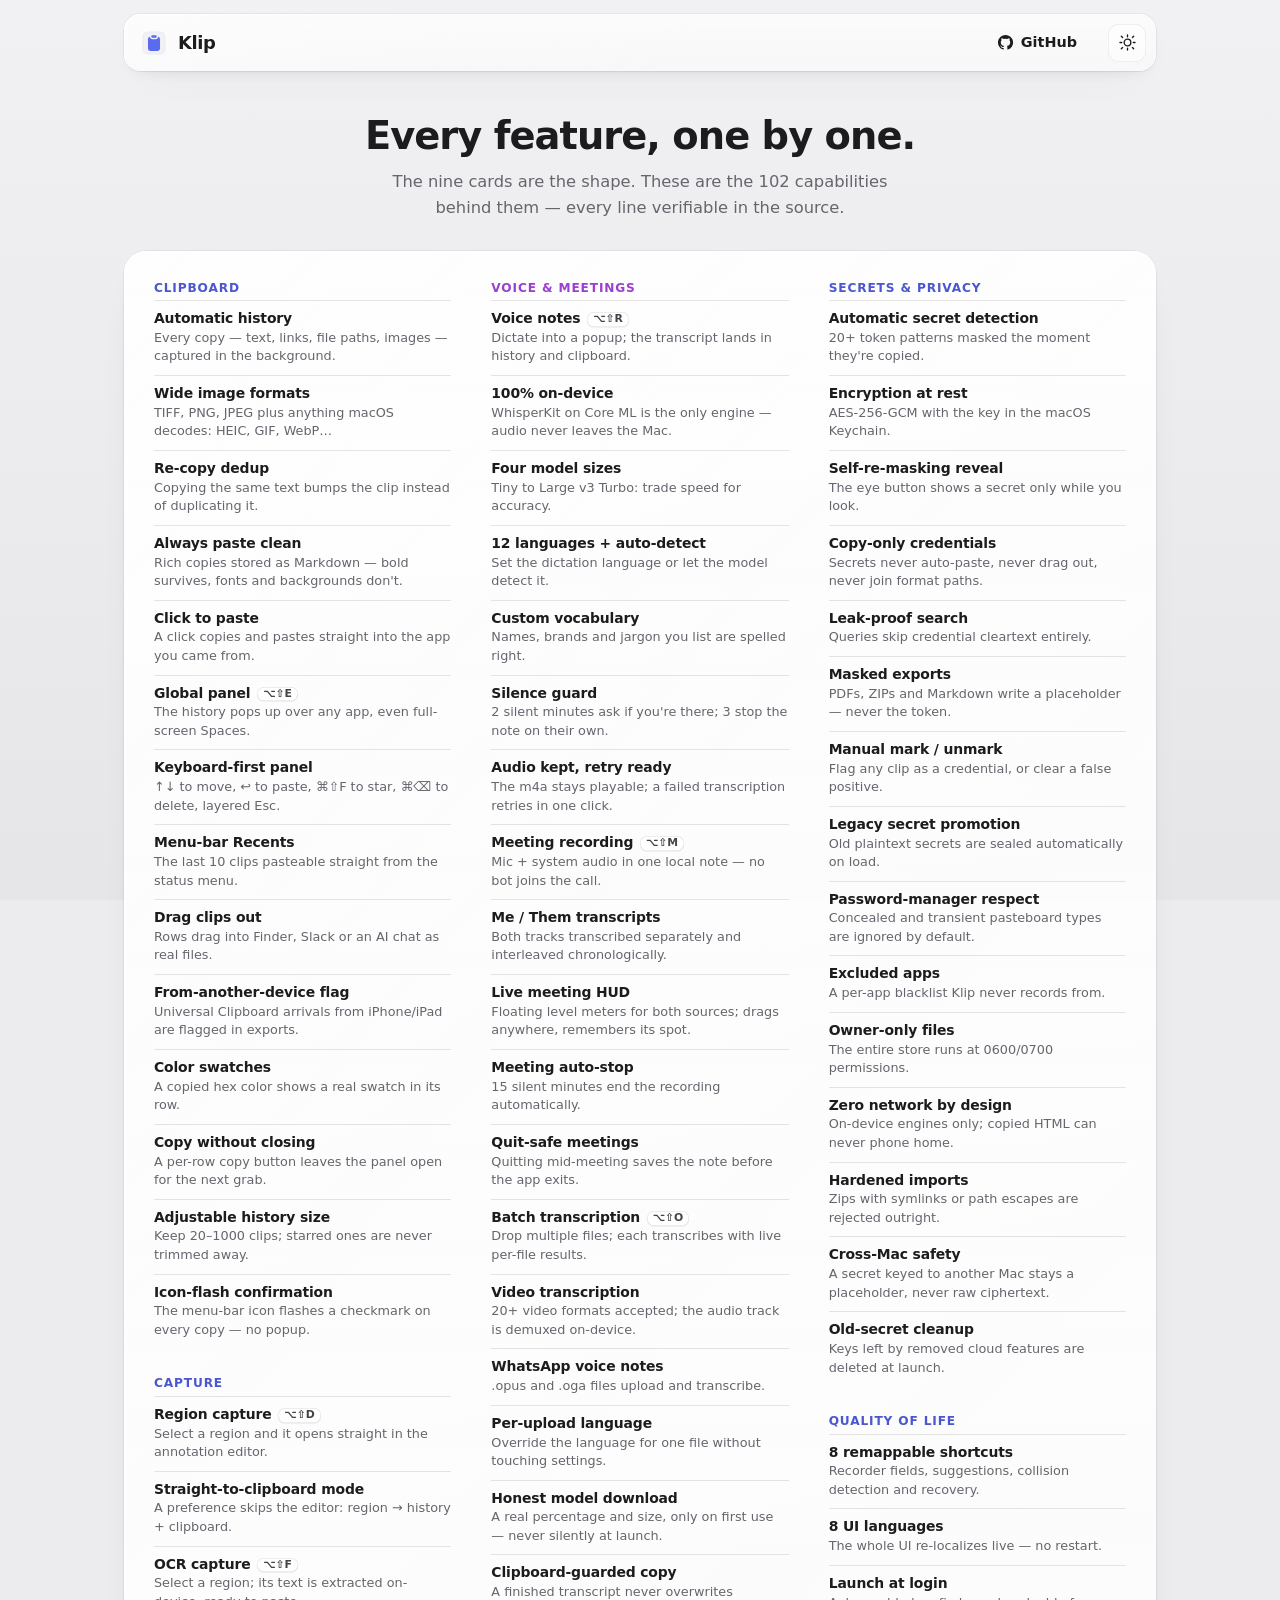
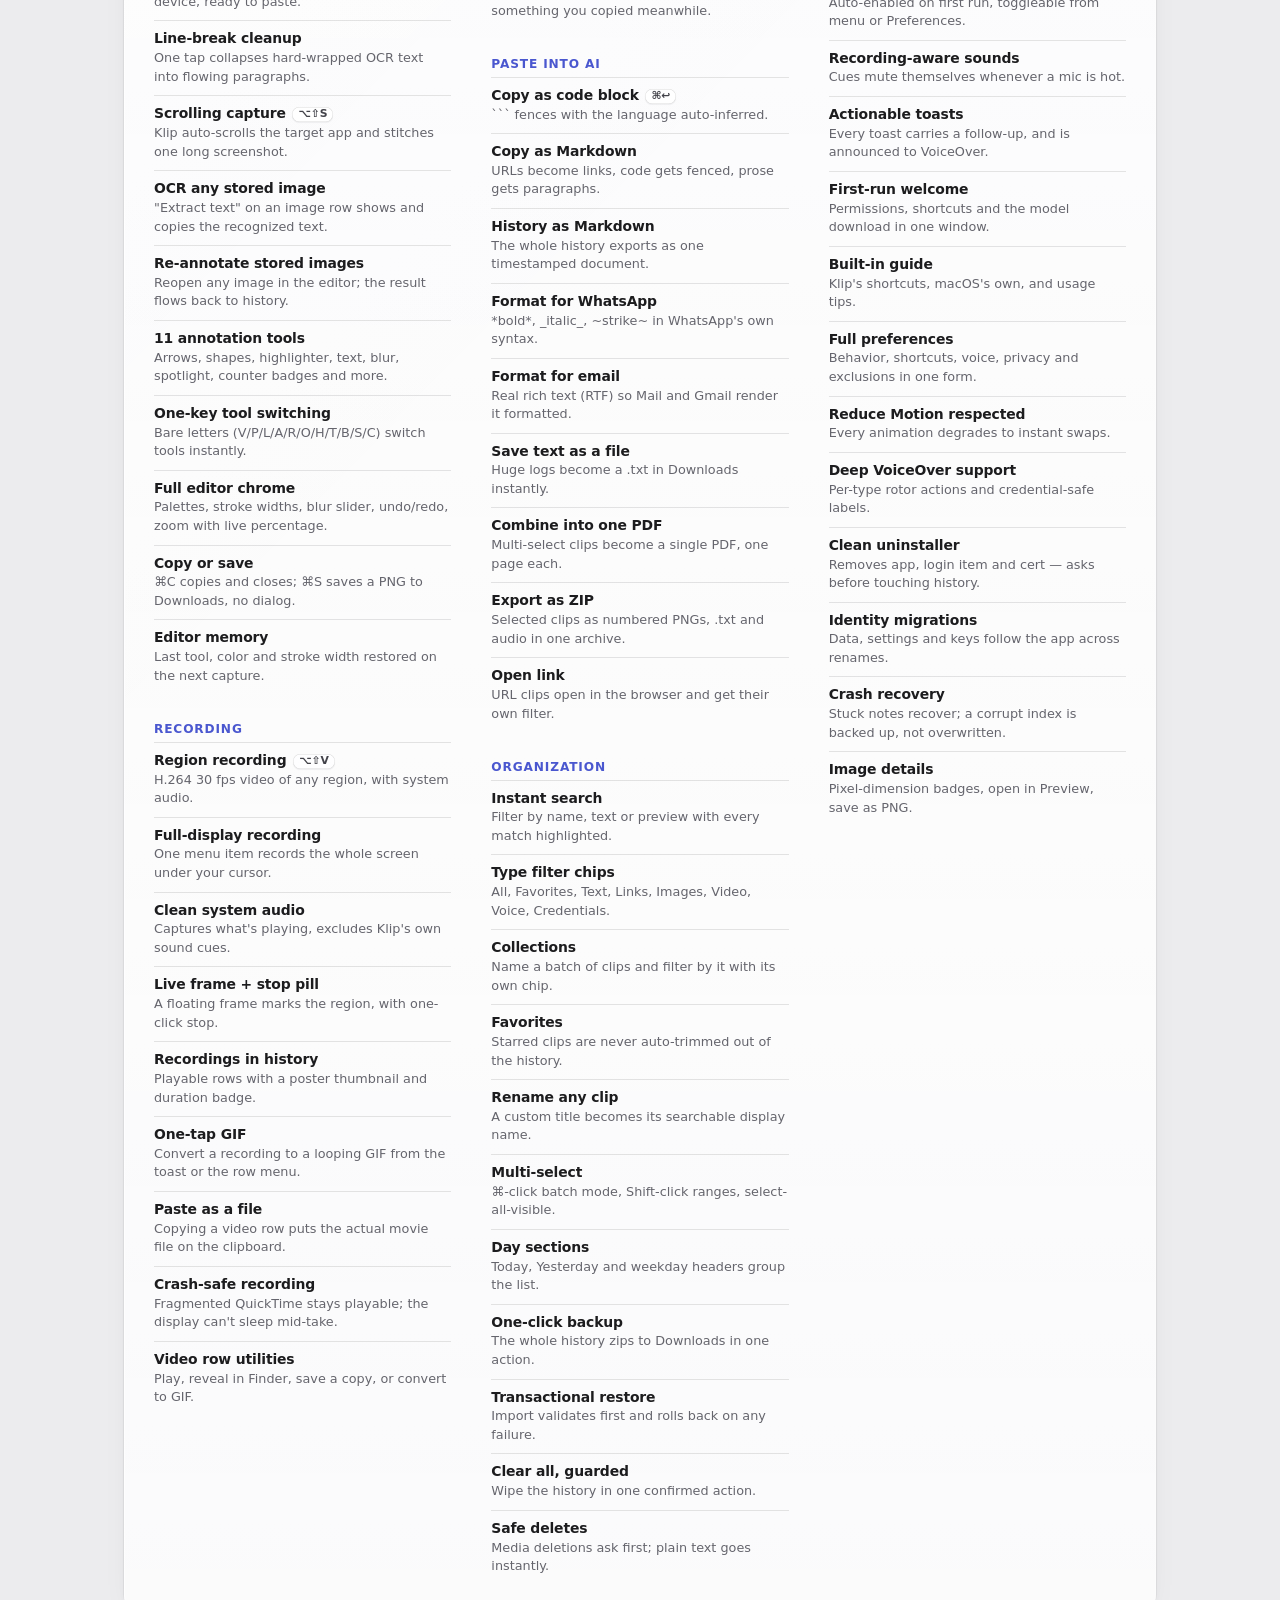
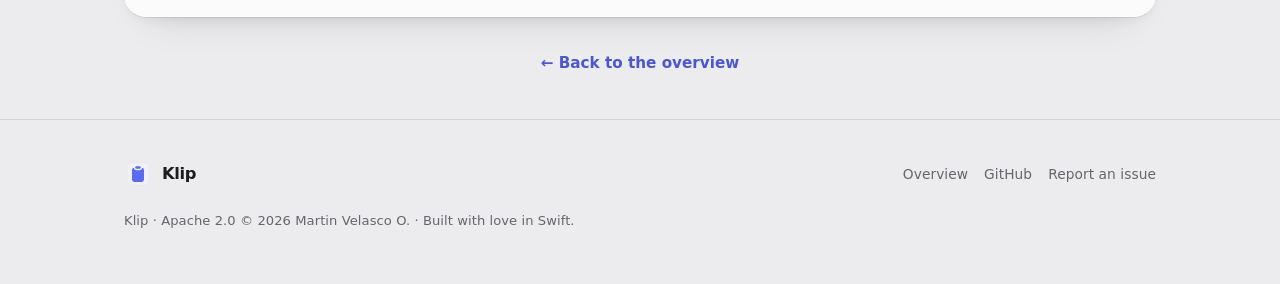
==== docs/features.html @ d1af16cc "ux(landing): cut the page to 491 words, split the index, fix dark mode The page had grown to 2,326 w" ====
<!doctype html>
<html lang="en">
<head>
<meta charset="utf-8">
<meta name="viewport" content="width=device-width, initial-scale=1">
<script>document.documentElement.classList.add('js')</script>
<title>All 102 features — Klip</title>
<meta name="description" content="Every capability in Klip, one by one: clipboard, capture, recording, voice & meetings, paste formats, organization, secrets and quality of life. All on-device.">
<link rel="canonical" href="https://tamibot.github.io/klip/features.html">
<meta name="theme-color" content="#f4f5fb" media="(prefers-color-scheme: light)">
<meta name="theme-color" content="#0a0c12" media="(prefers-color-scheme: dark)">
<meta name="color-scheme" content="light dark">
<meta property="og:title" content="All 102 features — Klip">
<meta property="og:description" content="Every capability in Klip, one by one. All on-device, all verifiable in the source.">
<meta property="og:type" content="website">
<meta property="og:url" content="https://tamibot.github.io/klip/features.html">
<meta property="og:image" content="https://tamibot.github.io/klip/og.png">
<meta name="twitter:card" content="summary_large_image">
<link rel="icon" href="favicon.svg" type="image/svg+xml">
<link rel="stylesheet" href="style.css">
</head>
<body>

<div class="nav-shell">
  <div class="wrap">
    <nav class="nav glass" aria-label="Primary">
      <a class="brand" href="index.html" aria-label="Klip home">
        <svg class="mark" viewBox="0 0 32 32" xmlns="http://www.w3.org/2000/svg" aria-hidden="true" focusable="false">
          <rect x="3.125" y="3.125" width="25.75" height="25.75" rx="5.75" fill="#EFF1F7"/>
          <rect x="3.28" y="3.28" width="25.44" height="25.44" rx="5.59" fill="none" stroke="#D0D4E4" stroke-width="0.31"/>
          <rect x="9.125" y="8.875" width="13.75" height="16.125" rx="2.75" fill="#5B6BF0"/>
          <rect x="11.375" y="5.5" width="9.25" height="6.125" rx="3.06" fill="#EFF1F7"/>
          <rect x="12.875" y="7" width="6.25" height="3.125" rx="1.56" fill="#5B6BF0"/>
        </svg>
        Klip
      </a>
      <span class="spacer"></span>
      <a class="ghost" href="https://github.com/tamibot/klip" rel="noopener">
        <svg viewBox="0 0 24 24" fill="currentColor" aria-hidden="true"><path d="M12 1.5A10.5 10.5 0 0 0 8.68 22c.52.1.71-.23.71-.5v-1.9c-2.9.64-3.52-1.24-3.52-1.24-.47-1.2-1.16-1.52-1.16-1.52-.95-.65.07-.64.07-.64 1.05.08 1.6 1.08 1.6 1.08.93 1.6 2.45 1.14 3.05.87.09-.68.36-1.14.66-1.4-2.32-.26-4.76-1.16-4.76-5.16 0-1.14.41-2.07 1.08-2.8-.11-.27-.47-1.33.1-2.78 0 0 .88-.28 2.88 1.07a10 10 0 0 1 5.24 0c2-1.35 2.88-1.07 2.88-1.07.57 1.45.21 2.51.1 2.78.67.73 1.08 1.66 1.08 2.8 0 4-2.45 4.9-4.78 5.16.38.32.71.95.71 1.92v2.85c0 .28.19.61.72.5A10.5 10.5 0 0 0 12 1.5Z"/></svg>
        <span class="lbl">GitHub</span>
      </a>
      <button class="tt" id="themeToggle" type="button" aria-label="Dark mode" aria-pressed="false">
        <svg class="sun" viewBox="0 0 24 24" fill="none" stroke="currentColor" stroke-width="1.7" stroke-linecap="round" aria-hidden="true"><circle cx="12" cy="12" r="4.2"/><path d="M12 2.5v2.2M12 19.3v2.2M4.2 4.2l1.6 1.6M18.2 18.2l1.6 1.6M2.5 12h2.2M19.3 12h2.2M4.2 19.8l1.6-1.6M18.2 5.8l1.6-1.6"/></svg>
        <svg class="moon" viewBox="0 0 24 24" fill="none" stroke="currentColor" stroke-width="1.7" stroke-linecap="round" stroke-linejoin="round" aria-hidden="true"><path d="M20 14.2A8.2 8.2 0 0 1 9.8 4 8.4 8.4 0 1 0 20 14.2Z"/></svg>
      </button>
    </nav>
  </div>
</div>

<main>
  <header class="page-head wrap">
    <h1>Every feature, one by one.</h1>
    <p>The nine cards are the shape. These are the 102 capabilities behind them — every line verifiable in the source.</p>
  </header>

  <div class="wrap">
    <div class="ix-card glass glass--flat">
        <div class="ix-cols">

          <div class="ix-group">
            <h2>Clipboard</h2>
            <ul role="list">
              <li><b>Automatic history</b><span>Every copy — text, links, file paths, images — captured in the background.</span></li>
              <li><b>Wide image formats</b><span>TIFF, PNG, JPEG plus anything macOS decodes: HEIC, GIF, WebP…</span></li>
              <li><b>Re-copy dedup</b><span>Copying the same text bumps the clip instead of duplicating it.</span></li>
              <li><b>Always paste clean</b><span>Rich copies stored as Markdown — bold survives, fonts and backgrounds don't.</span></li>
              <li><b>Click to paste</b><span>A click copies and pastes straight into the app you came from.</span></li>
              <li><b>Global panel <kbd>⌥⇧E</kbd></b><span>The history pops up over any app, even full-screen Spaces.</span></li>
              <li><b>Keyboard-first panel</b><span>↑↓ to move, ↩ to paste, ⌘⇧F to star, ⌘⌫ to delete, layered Esc.</span></li>
              <li><b>Menu-bar Recents</b><span>The last 10 clips pasteable straight from the status menu.</span></li>
              <li><b>Drag clips out</b><span>Rows drag into Finder, Slack or an AI chat as real files.</span></li>
              <li><b>From-another-device flag</b><span>Universal Clipboard arrivals from iPhone/iPad are flagged in exports.</span></li>
              <li><b>Color swatches</b><span>A copied hex color shows a real swatch in its row.</span></li>
              <li><b>Copy without closing</b><span>A per-row copy button leaves the panel open for the next grab.</span></li>
              <li><b>Adjustable history size</b><span>Keep 20–1000 clips; starred ones are never trimmed away.</span></li>
              <li><b>Icon-flash confirmation</b><span>The menu-bar icon flashes a checkmark on every copy — no popup.</span></li>
            </ul>
          </div>

          <div class="ix-group">
            <h2>Capture</h2>
            <ul role="list">
              <li><b>Region capture <kbd>⌥⇧D</kbd></b><span>Select a region and it opens straight in the annotation editor.</span></li>
              <li><b>Straight-to-clipboard mode</b><span>A preference skips the editor: region → history + clipboard.</span></li>
              <li><b>OCR capture <kbd>⌥⇧F</kbd></b><span>Select a region; its text is extracted on-device, ready to paste.</span></li>
              <li><b>Line-break cleanup</b><span>One tap collapses hard-wrapped OCR text into flowing paragraphs.</span></li>
              <li><b>Scrolling capture <kbd>⌥⇧S</kbd></b><span>Klip auto-scrolls the target app and stitches one long screenshot.</span></li>
              <li><b>OCR any stored image</b><span>"Extract text" on an image row shows and copies the recognized text.</span></li>
              <li><b>Re-annotate stored images</b><span>Reopen any image in the editor; the result flows back to history.</span></li>
              <li><b>11 annotation tools</b><span>Arrows, shapes, highlighter, text, blur, spotlight, counter badges and more.</span></li>
              <li><b>One-key tool switching</b><span>Bare letters (V/P/L/A/R/O/H/T/B/S/C) switch tools instantly.</span></li>
              <li><b>Full editor chrome</b><span>Palettes, stroke widths, blur slider, undo/redo, zoom with live percentage.</span></li>
              <li><b>Copy or save</b><span>⌘C copies and closes; ⌘S saves a PNG to Downloads, no dialog.</span></li>
              <li><b>Editor memory</b><span>Last tool, color and stroke width restored on the next capture.</span></li>
            </ul>
          </div>

          <div class="ix-group">
            <h2>Recording</h2>
            <ul role="list">
              <li><b>Region recording <kbd>⌥⇧V</kbd></b><span>H.264 30 fps video of any region, with system audio.</span></li>
              <li><b>Full-display recording</b><span>One menu item records the whole screen under your cursor.</span></li>
              <li><b>Clean system audio</b><span>Captures what's playing, excludes Klip's own sound cues.</span></li>
              <li><b>Live frame + stop pill</b><span>A floating frame marks the region, with one-click stop.</span></li>
              <li><b>Recordings in history</b><span>Playable rows with a poster thumbnail and duration badge.</span></li>
              <li><b>One-tap GIF</b><span>Convert a recording to a looping GIF from the toast or the row menu.</span></li>
              <li><b>Paste as a file</b><span>Copying a video row puts the actual movie file on the clipboard.</span></li>
              <li><b>Crash-safe recording</b><span>Fragmented QuickTime stays playable; the display can't sleep mid-take.</span></li>
              <li><b>Video row utilities</b><span>Play, reveal in Finder, save a copy, or convert to GIF.</span></li>
            </ul>
          </div>

          <div class="ix-group">
            <h2 class="voice">Voice &amp; meetings</h2>
            <ul role="list">
              <li><b>Voice notes <kbd>⌥⇧R</kbd></b><span>Dictate into a popup; the transcript lands in history and clipboard.</span></li>
              <li><b>100% on-device</b><span>WhisperKit on Core ML is the only engine — audio never leaves the Mac.</span></li>
              <li><b>Four model sizes</b><span>Tiny to Large v3 Turbo: trade speed for accuracy.</span></li>
              <li><b>12 languages + auto-detect</b><span>Set the dictation language or let the model detect it.</span></li>
              <li><b>Custom vocabulary</b><span>Names, brands and jargon you list are spelled right.</span></li>
              <li><b>Silence guard</b><span>2 silent minutes ask if you're there; 3 stop the note on their own.</span></li>
              <li><b>Audio kept, retry ready</b><span>The m4a stays playable; a failed transcription retries in one click.</span></li>
              <li><b>Meeting recording <kbd>⌥⇧M</kbd></b><span>Mic + system audio in one local note — no bot joins the call.</span></li>
              <li><b>Me / Them transcripts</b><span>Both tracks transcribed separately and interleaved chronologically.</span></li>
              <li><b>Live meeting HUD</b><span>Floating level meters for both sources; drags anywhere, remembers its spot.</span></li>
              <li><b>Meeting auto-stop</b><span>15 silent minutes end the recording automatically.</span></li>
              <li><b>Quit-safe meetings</b><span>Quitting mid-meeting saves the note before the app exits.</span></li>
              <li><b>Batch transcription <kbd>⌥⇧O</kbd></b><span>Drop multiple files; each transcribes with live per-file results.</span></li>
              <li><b>Video transcription</b><span>20+ video formats accepted; the audio track is demuxed on-device.</span></li>
              <li><b>WhatsApp voice notes</b><span>.opus and .oga files upload and transcribe.</span></li>
              <li><b>Per-upload language</b><span>Override the language for one file without touching settings.</span></li>
              <li><b>Honest model download</b><span>A real percentage and size, only on first use — never silently at launch.</span></li>
              <li><b>Clipboard-guarded copy</b><span>A finished transcript never overwrites something you copied meanwhile.</span></li>
            </ul>
          </div>

          <div class="ix-group">
            <h2>Paste into AI</h2>
            <ul role="list">
              <li><b>Copy as code block <kbd>⌘↩</kbd></b><span>``` fences with the language auto-inferred.</span></li>
              <li><b>Copy as Markdown</b><span>URLs become links, code gets fenced, prose gets paragraphs.</span></li>
              <li><b>History as Markdown</b><span>The whole history exports as one timestamped document.</span></li>
              <li><b>Format for WhatsApp</b><span>*bold*, _italic_, ~strike~ in WhatsApp's own syntax.</span></li>
              <li><b>Format for email</b><span>Real rich text (RTF) so Mail and Gmail render it formatted.</span></li>
              <li><b>Save text as a file</b><span>Huge logs become a .txt in Downloads instantly.</span></li>
              <li><b>Combine into one PDF</b><span>Multi-select clips become a single PDF, one page each.</span></li>
              <li><b>Export as ZIP</b><span>Selected clips as numbered PNGs, .txt and audio in one archive.</span></li>
              <li><b>Open link</b><span>URL clips open in the browser and get their own filter.</span></li>
            </ul>
          </div>

          <div class="ix-group">
            <h2>Organization</h2>
            <ul role="list">
              <li><b>Instant search</b><span>Filter by name, text or preview with every match highlighted.</span></li>
              <li><b>Type filter chips</b><span>All, Favorites, Text, Links, Images, Video, Voice, Credentials.</span></li>
              <li><b>Collections</b><span>Name a batch of clips and filter by it with its own chip.</span></li>
              <li><b>Favorites</b><span>Starred clips are never auto-trimmed out of the history.</span></li>
              <li><b>Rename any clip</b><span>A custom title becomes its searchable display name.</span></li>
              <li><b>Multi-select</b><span>⌘-click batch mode, Shift-click ranges, select-all-visible.</span></li>
              <li><b>Day sections</b><span>Today, Yesterday and weekday headers group the list.</span></li>
              <li><b>One-click backup</b><span>The whole history zips to Downloads in one action.</span></li>
              <li><b>Transactional restore</b><span>Import validates first and rolls back on any failure.</span></li>
              <li><b>Clear all, guarded</b><span>Wipe the history in one confirmed action.</span></li>
              <li><b>Safe deletes</b><span>Media deletions ask first; plain text goes instantly.</span></li>
            </ul>
          </div>

          <div class="ix-group">
            <h2>Secrets &amp; privacy</h2>
            <ul role="list">
              <li><b>Automatic secret detection</b><span>20+ token patterns masked the moment they're copied.</span></li>
              <li><b>Encryption at rest</b><span>AES-256-GCM with the key in the macOS Keychain.</span></li>
              <li><b>Self-re-masking reveal</b><span>The eye button shows a secret only while you look.</span></li>
              <li><b>Copy-only credentials</b><span>Secrets never auto-paste, never drag out, never join format paths.</span></li>
              <li><b>Leak-proof search</b><span>Queries skip credential cleartext entirely.</span></li>
              <li><b>Masked exports</b><span>PDFs, ZIPs and Markdown write a placeholder — never the token.</span></li>
              <li><b>Manual mark / unmark</b><span>Flag any clip as a credential, or clear a false positive.</span></li>
              <li><b>Legacy secret promotion</b><span>Old plaintext secrets are sealed automatically on load.</span></li>
              <li><b>Password-manager respect</b><span>Concealed and transient pasteboard types are ignored by default.</span></li>
              <li><b>Excluded apps</b><span>A per-app blacklist Klip never records from.</span></li>
              <li><b>Owner-only files</b><span>The entire store runs at 0600/0700 permissions.</span></li>
              <li><b>Zero network by design</b><span>On-device engines only; copied HTML can never phone home.</span></li>
              <li><b>Hardened imports</b><span>Zips with symlinks or path escapes are rejected outright.</span></li>
              <li><b>Cross-Mac safety</b><span>A secret keyed to another Mac stays a placeholder, never raw ciphertext.</span></li>
              <li><b>Old-secret cleanup</b><span>Keys left by removed cloud features are deleted at launch.</span></li>
            </ul>
          </div>

          <div class="ix-group">
            <h2>Quality of life</h2>
            <ul role="list">
              <li><b>8 remappable shortcuts</b><span>Recorder fields, suggestions, collision detection and recovery.</span></li>
              <li><b>8 UI languages</b><span>The whole UI re-localizes live — no restart.</span></li>
              <li><b>Launch at login</b><span>Auto-enabled on first run, toggleable from menu or Preferences.</span></li>
              <li><b>Recording-aware sounds</b><span>Cues mute themselves whenever a mic is hot.</span></li>
              <li><b>Actionable toasts</b><span>Every toast carries a follow-up, and is announced to VoiceOver.</span></li>
              <li><b>First-run welcome</b><span>Permissions, shortcuts and the model download in one window.</span></li>
              <li><b>Built-in guide</b><span>Klip's shortcuts, macOS's own, and usage tips.</span></li>
              <li><b>Full preferences</b><span>Behavior, shortcuts, voice, privacy and exclusions in one form.</span></li>
              <li><b>Reduce Motion respected</b><span>Every animation degrades to instant swaps.</span></li>
              <li><b>Deep VoiceOver support</b><span>Per-type rotor actions and credential-safe labels.</span></li>
              <li><b>Clean uninstaller</b><span>Removes app, login item and cert — asks before touching history.</span></li>
              <li><b>Identity migrations</b><span>Data, settings and keys follow the app across renames.</span></li>
              <li><b>Crash recovery</b><span>Stuck notes recover; a corrupt index is backed up, not overwritten.</span></li>
              <li><b>Image details</b><span>Pixel-dimension badges, open in Preview, save as PNG.</span></li>
            </ul>
          </div>

        </div>
    </div>
    <a class="back" href="index.html">Back to the overview</a>
  </div>
</main>

<footer>
  <div class="wrap">
    <div class="foot">
      <a class="brand" href="index.html" aria-label="Klip home">
        <svg class="mark" viewBox="0 0 32 32" xmlns="http://www.w3.org/2000/svg" aria-hidden="true" focusable="false">
          <rect x="3.125" y="3.125" width="25.75" height="25.75" rx="5.75" fill="#EFF1F7"/>
          <rect x="3.28" y="3.28" width="25.44" height="25.44" rx="5.59" fill="none" stroke="#D0D4E4" stroke-width="0.31"/>
          <rect x="9.125" y="8.875" width="13.75" height="16.125" rx="2.75" fill="#5B6BF0"/>
          <rect x="11.375" y="5.5" width="9.25" height="6.125" rx="3.06" fill="#EFF1F7"/>
          <rect x="12.875" y="7" width="6.25" height="3.125" rx="1.56" fill="#5B6BF0"/>
        </svg>
        Klip
      </a>
      <div class="foot-meta">
        <a href="index.html">Overview</a>
        <a href="https://github.com/tamibot/klip" rel="noopener">GitHub</a>
        <a href="https://github.com/tamibot/klip/issues" rel="noopener">Report an issue</a>
      </div>
    </div>
    <p class="copyright">Klip · Apache 2.0 © 2026 Martin Velasco O. · Built with love in Swift.</p>
  </div>
</footer>

<script src="app.js"></script>

</body>
</html>
---- docs/style.css ----
/* ============================================================
   Klip — shared stylesheet for index.html + features.html
   System fonts only. Self-contained, same-origin. Light + dark.
   Glass follows the app's real recipe (Sources/Klip/UI/Glass.swift):
   defined at the RIM (two-stroke concentric), light materials
   darken / dark lighten, specular sheen from the top-left ≈ -60deg.
   ============================================================ */

/* ---- Design tokens: light (default) ---- */
:root{
  color-scheme: light;
  --sans: -apple-system, BlinkMacSystemFont, "SF Pro Text", "SF Pro", system-ui, "Segoe UI", Roboto, Helvetica, Arial, sans-serif;
  --display: -apple-system, BlinkMacSystemFont, "SF Pro Display", "SF Pro", system-ui, sans-serif;
  --mono: ui-monospace, "SF Mono", SFMono-Regular, Menlo, Consolas, monospace;

  /* Neutral macOS-window surfaces. Indigo is an ACCENT ONLY. */
  --ink:      #1c1c1e;
  --ink-2:    #3a3a3e;
  --muted:    #65656d;
  --faint:    #9a9aa1;
  --accent:   #5b6bf0;              /* brand indigo — primary accent */
  --accent-btn:#4f5ee2;             /* primary button fill: white on it = 5.21:1 */
  --accent-ink:#4a57cf;             /* indigo for link text on light */
  --voice:    #9b3fd0;              /* purple — VOICE ONLY */
  --ok:       #2b9d4b;              /* green — PRIVACY ONLY (AA on light) */
  --ok-fill:  #34c759;

  --bg-base:  #ececee;              /* cool neutral gray, not lavender */
  --bg-wash:  linear-gradient(180deg, #f1f1f3 0%, #e6e6e9 100%);

  --hairline: rgba(0,0,0,.10);
  --card:     rgba(255,255,255,.55);

  /* glass recipe (light material DARKENS) — neutral, restrained */
  --glass-fill: linear-gradient(180deg, rgba(255,255,255,.72), rgba(255,255,255,.5));
  --glass-fill-solid: linear-gradient(180deg, rgba(255,255,255,.9), rgba(255,255,255,.78));
  --glass-filter: saturate(1.35) blur(20px);
  --glass-sheen: linear-gradient(135deg, rgba(255,255,255,.4) 0%, rgba(255,255,255,.08) 28%, rgba(255,255,255,0) 55%);
  --rim:
    inset 1px 1px 0 rgba(255,255,255,.7),          /* specular, bright top-left */
    inset 0 0 0 .5px rgba(255,255,255,.28),         /* inner ring */
    0 0 0 .5px rgba(0,0,0,.10);                     /* outer contour */
  --glass-shadow:
    0 1px 2px rgba(0,0,0,.04),
    0 8px 20px -12px rgba(0,0,0,.15),
    0 20px 40px -26px rgba(0,0,0,.18);

  --kbd-bg: rgba(255,255,255,.72);
  --kbd-line: rgba(0,0,0,.14);
  --kbd-ink: #43434a;
  /* Flow diagram — inline SVG, so it follows the theme. Light: dark ink on white glass. */
  --flow-ink:#1c1c1e; --flow-sub:#3a3a3e; --flow-accent:#4a57cf;
  --flow-edge:#78788c; --flow-sheen:#ffffff; --flow-glass:#ffffff;
}

/* ---- Dark: auto (no manual choice) ---- */
@media (prefers-color-scheme: dark){
  :root:not([data-theme]){
    color-scheme: dark;
    --ink:#f2f2f4; --ink-2:#d2d2d8; --muted:#adadb5; --faint:#6a6a72;
    --accent:#5b6bf0; --accent-ink:#9ba5f8;
    --voice:#cf95ee; --ok:#34c759; --ok-fill:#34c759;
    --bg-base:#1c1c1e;
    /* Flow diagram inverts: light ink on a dark translucent tile, like every other surface. */
    --flow-ink:#f2f2f4; --flow-sub:#c4c4cc; --flow-accent:#8b96f6;
    --flow-edge:#8f8fa4; --flow-sheen:#5a5a66; --flow-glass:#3a3a42;

    --bg-wash: linear-gradient(180deg, #202022 0%, #171719 100%);
    --hairline: rgba(255,255,255,.12);
    --card: rgba(255,255,255,.06);
    --glass-fill: linear-gradient(180deg, rgba(58,58,62,.64), rgba(44,44,48,.54));
    --glass-fill-solid: linear-gradient(180deg, rgba(50,50,54,.92), rgba(42,42,46,.86));
    --glass-filter: saturate(1.5) blur(20px);
    --glass-sheen: linear-gradient(135deg, rgba(255,255,255,.07) 0%, rgba(255,255,255,.02) 30%, rgba(255,255,255,0) 55%);
  /* .12 lifted the card's top-left corner to ~72 sRGB, dragging the headings that sit there
     under AA. A dark material reflects less anyway — .07 keeps the glass read and the text legible. */
    --rim:
      inset 1px 1px 0 rgba(255,255,255,.14),
      inset 0 0 0 .5px rgba(255,255,255,.05),
      0 0 0 .5px rgba(0,0,0,.7);
    --glass-shadow:
      0 1px 2px rgba(0,0,0,.35),
      0 10px 26px -14px rgba(0,0,0,.5),
      0 24px 50px -32px rgba(0,0,0,.55);
    --kbd-bg: rgba(255,255,255,.1);
    --kbd-line: rgba(255,255,255,.16);
    --kbd-ink: #dcdce2;
  }
}

/* ---- Dark: manual (wins over anything) ---- */
:root[data-theme="dark"]{
  color-scheme: dark;
  --ink:#f2f2f4; --ink-2:#d2d2d8; --muted:#adadb5; --faint:#6a6a72;
  --accent:#5b6bf0; --accent-ink:#9ba5f8;
  --voice:#cf95ee; --ok:#34c759; --ok-fill:#34c759;
  --bg-base:#1c1c1e;
  /* Flow diagram inverts: light ink on a dark translucent tile, like every other surface. */
  --flow-ink:#f2f2f4; --flow-sub:#c4c4cc; --flow-accent:#8b96f6;
  --flow-edge:#8f8fa4; --flow-sheen:#5a5a66; --flow-glass:#3a3a42;
  --bg-wash: linear-gradient(180deg, #202022 0%, #171719 100%);
  --hairline: rgba(255,255,255,.12);
  --card: rgba(255,255,255,.06);
  --glass-fill: linear-gradient(180deg, rgba(58,58,62,.64), rgba(44,44,48,.54));
  --glass-fill-solid: linear-gradient(180deg, rgba(50,50,54,.92), rgba(42,42,46,.86));
  --glass-filter: saturate(1.5) blur(20px);
  --glass-sheen: linear-gradient(135deg, rgba(255,255,255,.07) 0%, rgba(255,255,255,.02) 30%, rgba(255,255,255,0) 55%);
  /* .12 lifted the card's top-left corner to ~72 sRGB, dragging the headings that sit there
     under AA. A dark material reflects less anyway — .07 keeps the glass read and the text legible. */
  --rim:
    inset 1px 1px 0 rgba(255,255,255,.14),
    inset 0 0 0 .5px rgba(255,255,255,.05),
    0 0 0 .5px rgba(0,0,0,.7);
  --glass-shadow:
    0 1px 2px rgba(0,0,0,.35),
    0 10px 26px -14px rgba(0,0,0,.5),
    0 24px 50px -32px rgba(0,0,0,.55);
  --kbd-bg: rgba(255,255,255,.1);
  --kbd-line: rgba(255,255,255,.16);
  --kbd-ink: #dcdce2;
}

/* Accessibility floors: match the app's opaque fallback (neutral) */
@media (prefers-reduced-transparency: reduce){
  :root{ --glass-fill:#e4e5e7; --glass-fill-solid:#e4e5e7; --glass-filter:none; }
  :root[data-theme="dark"]{ --glass-fill:#2a2a2c; --glass-fill-solid:#2a2a2c; --glass-filter:none; }
}
@media (prefers-reduced-transparency: reduce) and (prefers-color-scheme: dark){
  :root:not([data-theme]){ --glass-fill:#2a2a2c; --glass-fill-solid:#2a2a2c; --glass-filter:none; }
}

*,*::before,*::after{ box-sizing:border-box }
html{ -webkit-text-size-adjust:100%; scroll-behavior:smooth }
@media (prefers-reduced-motion: reduce){ html{ scroll-behavior:auto } }

/* Type: body sits near 0 tracking with comfortable leading.
   Tracking is applied per size below — never one value for all sizes. */
body{
  margin:0;
  font-family:var(--sans);
  color:var(--ink);
  background:var(--bg-base);
  font-size:1rem;
  line-height:1.6;
  letter-spacing:0;
  -webkit-font-smoothing:antialiased;
  text-rendering:optimizeLegibility;
  overflow-x:hidden;
}
body::before{
  content:""; position:fixed; inset:0; z-index:-1;
  background:var(--bg-wash); background-color:var(--bg-base);
  pointer-events:none;
}

/* Headings set their own line breaks; body copy stays on the normal algorithm. */
h1,h2,h3{ text-wrap:balance }

a{ color:var(--accent-ink); text-decoration:none }
a:hover{ text-decoration:underline; text-underline-offset:3px }
:focus-visible{ outline:2.5px solid var(--accent-ink); outline-offset:3px; border-radius:8px }
img,svg{ max-width:100% }

.wrap{ width:100%; max-width:1080px; margin-inline:auto; padding-inline:24px }

/* Reusable glass surface — the rim carries the look, not the blur */
.glass{
  position:relative;
  background:var(--glass-fill);
  -webkit-backdrop-filter:var(--glass-filter);
  backdrop-filter:var(--glass-filter);
  box-shadow:var(--rim), var(--glass-shadow);
  border-radius:20px;
  isolation:isolate;
}
.glass::before{  /* specular sheen: directional, edge-weighted — not a flat veil */
  content:""; position:absolute; inset:0; border-radius:inherit;
  background:var(--glass-sheen);
  pointer-events:none; z-index:0;
}
.glass > *{ position:relative; z-index:1 }
/* Content-layer surfaces: same rim + sheen, but no live blur.
   Glass is the navigation layer; cards on the page background don't
   need (or want) a stack of backdrop-filters. Keeps scroll smooth. */
.glass--flat{ -webkit-backdrop-filter:none; backdrop-filter:none; background:var(--glass-fill-solid) }

kbd{
  font-family:var(--sans); font-size:.82em; font-weight:600; line-height:1;
  display:inline-flex; align-items:center; gap:1px;
  padding:3px 7px; border-radius:7px; white-space:nowrap;
  color:var(--kbd-ink);
  background:var(--kbd-bg);
  box-shadow: inset 0 0 0 .5px var(--kbd-line), inset 0 1px 0 rgba(255,255,255,.5), 0 1px 1px rgba(16,20,50,.06);
}
:root[data-theme="dark"] kbd{ box-shadow: inset 0 0 0 .5px var(--kbd-line), inset 0 1px 0 rgba(255,255,255,.08) }
code{
  font-family:var(--mono); font-size:.86em;
  background:var(--card); padding:2px 6px; border-radius:6px;
  box-shadow:inset 0 0 0 .5px var(--hairline); color:var(--accent-ink);
  overflow-wrap:anywhere;
}

/* ---------- Nav ---------- */
.nav-shell{ position:sticky; top:0; z-index:50; padding:14px 0 0 }
.nav{
  display:flex; align-items:center; gap:18px;
  padding:9px 10px 9px 16px; border-radius:16px;
}
.brand{ display:flex; align-items:center; gap:10px; font-family:var(--display);
  font-weight:700; font-size:1.12rem; line-height:1.2; letter-spacing:-.02em; color:var(--ink) }
.brand:hover{ text-decoration:none }
.brand .mark{ width:28px; height:28px; flex:0 0 auto; border-radius:8px; display:block }
.nav .links{ display:flex; align-items:center; gap:4px; margin-left:6px }
.nav .links a{ color:var(--muted); font-weight:500; font-size:.92rem; padding:7px 11px; border-radius:9px }
.nav .links a:hover{ color:var(--ink); background:var(--card); text-decoration:none }
.nav .spacer{ flex:1 }
.nav .ghost{
  display:inline-flex; align-items:center; gap:7px;
  color:var(--ink); font-weight:600; font-size:.9rem; padding:8px 13px; border-radius:11px;
}
.nav .ghost:hover{ background:var(--card); text-decoration:none }
.nav .ghost svg{ width:17px; height:17px }
.tt{
  width:38px; height:38px; flex:0 0 auto; display:inline-grid; place-items:center;
  border-radius:11px; border:none; cursor:pointer; color:var(--ink);
  background:var(--card); box-shadow:inset 0 0 0 .5px var(--hairline);
  transition:transform .15s ease, background .2s ease;
}
.tt:hover{ transform:translateY(-1px) }
.tt:active{ transform:scale(.94) }
.tt svg{ width:19px; height:19px }
.tt .moon{ display:none }
:root[data-theme="dark"] .tt .sun{ display:none }
:root[data-theme="dark"] .tt .moon{ display:block }
@media (prefers-color-scheme: dark){
  :root:not([data-theme]) .tt .sun{ display:none }
  :root:not([data-theme]) .tt .moon{ display:block }
}
@media (max-width:860px){ .nav .links{ display:none } }
@media (max-width:520px){ .nav .ghost .lbl{ display:none } }

/* ---------- Hero ---------- */
.hero{ padding:56px 0 20px; text-align:center }
.eyebrow{
  display:inline-flex; align-items:center; gap:8px;
  font-size:.8rem; font-weight:600; letter-spacing:.005em; color:var(--muted);
  padding:6px 14px; border-radius:999px; margin:0 0 24px;
}
.eyebrow .dot{ width:6px; height:6px; border-radius:50%; background:var(--ok) }
/* Display type: tight leading, negative tracking — hierarchy is
   weight + size + leading as a set, not size alone. */
.hero h1{
  font-family:var(--display);
  font-size:clamp(2.05rem, 5vw, 3.3rem);
  line-height:1.03; letter-spacing:-.028em; margin:0 auto; max-width:16ch;
  font-weight:700; color:var(--ink);
}
.hero h1 .grad{ color:var(--accent) }
.hero .sub{
  color:var(--muted); font-size:clamp(1.05rem,1.7vw,1.22rem); line-height:1.55;
  letter-spacing:0; font-weight:400;
  max-width:50ch; margin:20px auto 0;
}
.cta-row{ display:flex; flex-wrap:wrap; gap:13px; justify-content:center; margin-top:32px }
.btn{
  display:inline-flex; align-items:center; gap:9px;
  font-size:1rem; font-weight:600; letter-spacing:-.01em; line-height:1.2;
  padding:14px 26px; border-radius:14px; cursor:pointer; border:none;
  transition:transform .16s cubic-bezier(.2,.7,.2,1), box-shadow .2s ease, filter .2s ease;
}
.btn svg{ width:19px; height:19px }
.btn-primary{
  color:#fff;
  background:var(--accent-btn);
  box-shadow: inset 0 1px 0 rgba(255,255,255,.22), 0 1px 2px rgba(0,0,0,.16);
}
/* Hover lifts and deepens the shadow instead of shifting the fill: any lighter
   indigo drops white below 4.5:1, any darker one drops the button below 3:1
   against the dark page. */
.btn-primary:hover{ transform:translateY(-1px); text-decoration:none;
  box-shadow: inset 0 1px 0 rgba(255,255,255,.28), 0 6px 14px -4px rgba(43,55,170,.45) }
.btn-primary:focus-visible{ outline-color:var(--ink) }
.btn-primary:active{ transform:translateY(0) scale(.985) }
.btn-secondary{
  color:var(--ink); background:var(--glass-fill);
  -webkit-backdrop-filter:var(--glass-filter); backdrop-filter:var(--glass-filter);
  box-shadow: inset 0 0 0 .5px var(--hairline), inset 0 1px 0 rgba(255,255,255,.5), 0 2px 6px -3px rgba(0,0,0,.2);
}
.btn-secondary:hover{ transform:translateY(-2px); text-decoration:none }
.btn-secondary:active{ transform:translateY(0) scale(.985) }

/* ---------- Hero mockup (glass Klip window) ---------- */
.stage{ position:relative; margin:52px auto 0; max-width:560px; padding-inline:8px; perspective:1600px }
.mockup{ border-radius:22px; padding:0; overflow:hidden; text-align:left }
.mk-bar{
  display:flex; align-items:center; gap:8px; padding:12px 15px 11px;
  border-bottom:.5px solid var(--hairline);
}
.mk-dots{ display:flex; gap:7px }
.mk-dots i{ width:11px; height:11px; border-radius:50%; display:block }
.mk-dots i:nth-child(1){ background:#ff5f57 } .mk-dots i:nth-child(2){ background:#febc2e } .mk-dots i:nth-child(3){ background:#28c840 }
.mk-search{
  flex:1; display:flex; align-items:center; gap:8px; margin-left:6px;
  background:var(--card); border-radius:9px; padding:6px 11px;
  box-shadow:inset 0 0 0 .5px var(--hairline); color:var(--faint); font-size:.84rem;
}
.mk-search svg{ width:14px; height:14px; flex:0 0 auto; color:var(--faint) }
.mk-caret{ width:1.5px; height:13px; margin-left:auto; background:var(--accent); border-radius:1px; animation:blink 1.1s steps(1) infinite }
@keyframes blink{ 50%{ opacity:0 } }
@media (prefers-reduced-motion: reduce){ .mk-caret{ animation:none } }
.mk-chips{ display:flex; gap:7px; padding:11px 14px 3px; flex-wrap:wrap }
.chip{
  font-size:.74rem; font-weight:600; padding:4px 10px; border-radius:999px;
  color:var(--muted); background:var(--card); box-shadow:inset 0 0 0 .5px var(--hairline);
}
.chip.on{ color:#fff; background:var(--accent); box-shadow:none }
.chip.star{ color:var(--muted) }
.mk-list{ padding:9px 10px 14px; display:flex; flex-direction:column; gap:4px }
.row{
  display:flex; align-items:center; gap:11px; padding:9px 11px; border-radius:9px;
  color:var(--ink);
}
.row .ic{ width:30px; height:30px; flex:0 0 auto; border-radius:8px; display:grid; place-items:center;
  background:var(--card); box-shadow:inset 0 0 0 .5px var(--hairline); color:var(--accent) }
.row .ic svg{ width:16px; height:16px }
.row .tx{ flex:1; min-width:0; display:flex; flex-direction:column; gap:2px }
.row .t1{ display:block; font-size:.85rem; font-weight:600; letter-spacing:-.01em; white-space:nowrap; overflow:hidden; text-overflow:ellipsis }
.row .t2{ display:block; font-size:.76rem; color:var(--muted); font-family:var(--mono); white-space:nowrap; overflow:hidden; text-overflow:ellipsis }
.row .time{ font-size:.72rem; color:var(--faint); flex:0 0 auto; font-variant-numeric:tabular-nums }
/* Real app selects a row with a ~20% accent TINT + normal text (HistoryView: accentColor.opacity(0.20)),
   not a solid fill — the solid-accent/white-text treatment is the selected CHIP, not the row. */
.row.sel{ background:color-mix(in srgb, var(--accent) 18%, transparent); box-shadow:none }
.row.voice .ic{ color:var(--voice) }          /* purple = voice only */
.row.voice .wave{ color:var(--voice) }
.row.cred .ic{ color:var(--muted) }            /* credential row is muted */
.row .wave{ display:flex; align-items:center; gap:2px; height:14px }
.row .wave i{ width:2px; border-radius:1px; background:currentColor; opacity:.7 }
.dots-pw{ letter-spacing:2px; font-family:var(--mono) }
.lock{ width:13px; height:13px; color:var(--faint) }
.float{
  position:absolute; right:20px; bottom:-18px; z-index:3;
  display:flex; align-items:center; gap:8px; padding:10px 14px; border-radius:13px;
  font-size:.8rem; font-weight:600; color:var(--ink);
}
.float .rec{ width:9px; height:9px; border-radius:50%; background:#ff5f57; box-shadow:0 0 0 4px rgba(255,95,87,.2) }
@media (max-width:600px){ .float{ right:12px; bottom:-16px; font-size:.76rem } }

/* ---------- Section scaffolding ---------- */
section{ padding:58px 0 }
.sec-head{ text-align:center; max-width:640px; margin:0 auto 36px }
.sec-kicker{ font-size:.76rem; font-weight:700; letter-spacing:.07em; text-transform:uppercase; color:var(--accent-ink); margin:0 0 10px }
.sec-head h2{ font-family:var(--display); font-size:clamp(1.6rem,3.2vw,2.2rem); line-height:1.1; letter-spacing:-.022em; margin:0; font-weight:700; color:var(--ink) }
.sec-head p:not(.sec-kicker){ color:var(--muted); font-size:1.02rem; line-height:1.6; letter-spacing:0; margin:12px auto 0; max-width:52ch }

/* ---------- Feature grid ---------- */
.grid{ list-style:none; margin:0; padding:0; display:grid; grid-template-columns:repeat(3,1fr); gap:16px }
@media (max-width:940px){ .grid{ grid-template-columns:repeat(2,1fr) } }
@media (max-width:520px){ .grid{ grid-template-columns:1fr } }
.feat{ padding:22px 20px 24px; border-radius:18px; transition:transform .22s cubic-bezier(.2,.7,.2,1) }
.feat:hover{ transform:translateY(-4px) }
.feat .picto{ margin-bottom:14px; color:var(--ink) }
.feat .picto svg{ width:104px; height:80px; display:block }
.feat .picto .n{ stroke:currentColor; opacity:.52 }      /* neutral tone: the canvas.
   .52, not .45: at .45 the composited stroke is 2.84:1 on the light card, under the
   3:1 floor for non-text graphics (WCAG 1.4.11). .52 = 3.46 light / 4.43 dark. */
.feat .picto .a{ stroke:var(--accent) }                  /* brand tone: the action */
.feat .picto .af{ fill:var(--accent); stroke:none }
.feat .picto.voice .a{ stroke:var(--voice) }             /* purple = voice only */
.feat h3{ font-size:1.06rem; font-weight:650; line-height:1.25; letter-spacing:-.015em; margin:0 0 7px }
.feat p{ margin:0; color:var(--muted); font-size:.92rem; line-height:1.55; letter-spacing:0 }
.feat p kbd{ margin:0 1px }

/* One quiet, specific way down a level (Apple: advanced options one level deeper) */
.more{ text-align:center; margin:16px 0 0; font-size:.95rem }
.more a{ font-weight:600 }
.more a::after{ content:" →" }

/* ---------- Shortcuts strip ---------- */
.shortcuts .panel{ padding:12px; border-radius:22px }
.sc-grid{ list-style:none; margin:0; padding:0; display:grid; grid-template-columns:repeat(8,1fr); gap:8px }
@media (max-width:820px){ .sc-grid{ grid-template-columns:repeat(4,1fr) } }
@media (max-width:460px){ .sc-grid{ grid-template-columns:repeat(2,1fr) } }
.sc{
  text-align:center; padding:18px 10px 16px; border-radius:15px;
  transition:background .2s ease, transform .18s ease;
}
.sc:hover{ background:var(--card); transform:translateY(-2px) }
.sc .k{ display:inline-block }
.sc .k kbd{ font-size:.92rem; padding:6px 10px }
.sc .l{ display:block; margin-top:11px; font-size:.82rem; letter-spacing:.005em; color:var(--muted); font-weight:500 }

/* ---------- Flow illustration ---------- */
.flow{ margin-top:64px }
.flow .flow-svg{ display:block; width:100%; height:auto }
/* Below 700px the 1000x500 viewBox scales its 18px labels to about 6px — an unreadable smear.
   The nine feature cards already carry the same information, so the diagram steps aside. */
@media (max-width:700px){ .flow{ display:none } }

/* ---------- Privacy ---------- */
.priv-list{ list-style:none; margin:0; padding:0;
  display:grid; grid-template-columns:repeat(3,1fr); gap:16px }
@media (max-width:820px){ .priv-list{ grid-template-columns:1fr } }
.priv-list li{ padding:22px 20px 24px; border-radius:18px }
.priv-list .pi{ width:34px; height:34px; border-radius:10px; display:grid; place-items:center;
  color:var(--ok); background:color-mix(in srgb, var(--ok-fill) 14%, transparent); box-shadow:inset 0 0 0 .5px var(--hairline) }
.priv-list .pi svg{ width:18px; height:18px }
.priv-list b{ display:block; margin:14px 0 5px; font-size:1.02rem; font-weight:650; line-height:1.3; letter-spacing:-.012em; color:var(--ink) }
.priv-list span{ display:block; font-size:.92rem; line-height:1.55; letter-spacing:0; color:var(--muted) }

/* ---------- Install ---------- */
.install .sec-head{ margin-bottom:28px }
.term{ max-width:640px; margin:0 auto; border-radius:16px; overflow:hidden;
  background:linear-gradient(180deg, #1e1e20, #141416);
  box-shadow: inset 0 0 0 .5px rgba(255,255,255,.08), inset 0 1px 0 rgba(255,255,255,.08), 0 16px 40px -24px rgba(0,0,0,.5), 0 6px 16px -10px rgba(0,0,0,.4); }
.term-bar{ display:flex; align-items:center; gap:7px; padding:11px 14px; border-bottom:.5px solid rgba(255,255,255,.07) }
.term-bar i{ width:11px; height:11px; border-radius:50% }
.term-bar i:nth-child(1){ background:#ff5f57 } .term-bar i:nth-child(2){ background:#febc2e } .term-bar i:nth-child(3){ background:#28c840 }
.term-bar span{ margin-left:6px; font-family:var(--mono); font-size:.76rem; color:#8a96b6 }
.term pre{ margin:0; padding:20px 22px; overflow-x:auto; font-family:var(--mono); font-size:.86rem; line-height:1.85; color:#cdd3e4 }
.term .c{ color:#727d9c } .term .g{ color:#7fd6c4 } .term .p{ color:#c9a2ff }
.install .note{ text-align:center; color:var(--muted); font-size:.92rem; line-height:1.6; margin:22px auto 0; max-width:56ch }

/* ---------- GitHub CTA ---------- */
.gh-card{ text-align:center; max-width:760px; margin:0 auto; padding:44px 32px 42px; border-radius:24px }
@media (max-width:520px){ .gh-card{ padding:34px 20px 32px } }
.gh-card h2{ font-family:var(--display); font-size:clamp(1.55rem,3.1vw,2.1rem); line-height:1.12; letter-spacing:-.022em; margin:0; font-weight:700; color:var(--ink) }
.gh-card .lead{ color:var(--muted); font-size:1.02rem; line-height:1.6; letter-spacing:0; max-width:48ch; margin:14px auto 0 }
.gh-card .cta-row{ margin-top:28px }

/* ---------- Full feature index (features.html) ---------- */
.ix-card{ padding:28px 30px 32px; border-radius:22px }
@media (max-width:520px){ .ix-card{ padding:22px 18px 26px } }
.ix-cols{ columns:3 260px; column-gap:40px }
.ix-group{ margin:0 0 26px; break-inside:avoid-column }
.ix-group h2{
  font-size:.76rem; font-weight:700; letter-spacing:.07em; text-transform:uppercase;
  color:var(--accent-ink); margin:0 0 2px; break-after:avoid;
}
.ix-group h2.voice{ color:var(--voice) }
.ix-group ul{ list-style:none; margin:0; padding:0 }
.ix-group li{ padding:8px 0 9px; border-top:.5px solid var(--hairline); break-inside:avoid }
.ix-group li b{ display:block; font-size:.87rem; font-weight:600; line-height:1.35; letter-spacing:-.01em; color:var(--ink) }
.ix-group li b kbd{ font-size:.78em; padding:2px 6px; margin-left:2px; vertical-align:1px }
.ix-group li span{ display:block; font-size:.8rem; color:var(--muted); line-height:1.45; letter-spacing:0; margin-top:1px }

/* features.html header: minimal — title, one line, a way back */
.page-head{ padding:44px 0 30px; text-align:center }
.page-head h1{ font-family:var(--display); font-size:clamp(1.8rem,3.6vw,2.4rem);
  line-height:1.08; letter-spacing:-.025em; margin:0; font-weight:700; color:var(--ink) }
.page-head p{ color:var(--muted); font-size:1.02rem; line-height:1.6; margin:12px auto 0; max-width:50ch }
.back{ display:block; text-align:center; margin:24px 0 0; padding:10px 0; font-size:.95rem; font-weight:600 }
.back::before{ content:"← " }

/* ---------- Footer ---------- */
footer{ margin-top:34px; padding:40px 0; border-top:.5px solid var(--hairline) }
.foot{ display:flex; flex-wrap:wrap; align-items:center; gap:16px 26px; justify-content:space-between }
.foot .brand{ font-size:1.02rem }
.foot-meta{ display:flex; flex-wrap:wrap; gap:8px 16px; font-size:.86rem; letter-spacing:.005em; color:var(--muted); align-items:center }
.foot-meta a{ color:var(--muted); font-weight:500 }
.foot-meta a:hover{ color:var(--ink) }
/* --muted, not --faint: --faint is 2.59:1 on the page and fails AA for real text.
   (--faint stays in the hero mockup, which is aria-hidden illustration.) */
.copyright{ margin-top:22px; font-size:.82rem; letter-spacing:.005em; color:var(--muted) }

/* ---------- Load / scroll reveal ---------- */
.js .reveal{ opacity:0; transform:translateY(18px); transition:opacity .7s cubic-bezier(.2,.7,.2,1), transform .7s cubic-bezier(.2,.7,.2,1) }
.js .reveal.in{ opacity:1; transform:none }
.hero .eyebrow, .hero h1, .hero .sub, .hero .cta-row, .stage{
  animation:rise .8s cubic-bezier(.2,.7,.2,1) both;
}
.hero h1{ animation-delay:.05s } .hero .sub{ animation-delay:.12s }
.hero .cta-row{ animation-delay:.19s } .stage{ animation-delay:.26s }
@keyframes rise{ from{ opacity:0; transform:translateY(20px) } to{ opacity:1; transform:none } }
/* Reduced motion: the reveal resolves to its FINAL state, not its start state —
   opacity:1 here, so a .reveal element is never left invisible waiting for an
   animation (or for app.js) that is never going to run. */
@media (prefers-reduced-motion: reduce){
  .js .reveal{ opacity:1; transform:none; transition:none }
  .hero .eyebrow,.hero h1,.hero .sub,.hero .cta-row,.stage{ animation:none }
  .feat:hover,.sc:hover,.btn:hover,.btn:active,.tt:hover,.tt:active{ transform:none }
  .feat,.sc,.btn,.tt{ transition:background .2s ease, box-shadow .2s ease, color .2s ease }
}

/* ---------- Touch targets (44×44, Apple HIG / WCAG 2.5.5) ----------
   Only on coarse pointers: a 44px theme toggle on a trackpad Mac is just fat. */
@media (pointer:coarse){
  .tt{ width:44px; height:44px }
  .nav .ghost,.nav .links a,.brand{ min-height:44px }
  .nav .ghost{ padding-inline:14px }
  .foot-meta{ gap:0 16px }
  .foot-meta a{ display:inline-flex; align-items:center; min-height:44px }
}
/* Standalone links that are the only thing in their block get a real hit box
   in every input mode; inline links inside a sentence are exempt (WCAG 2.5.8). */
.more a{ display:inline-block; padding:10px 8px }
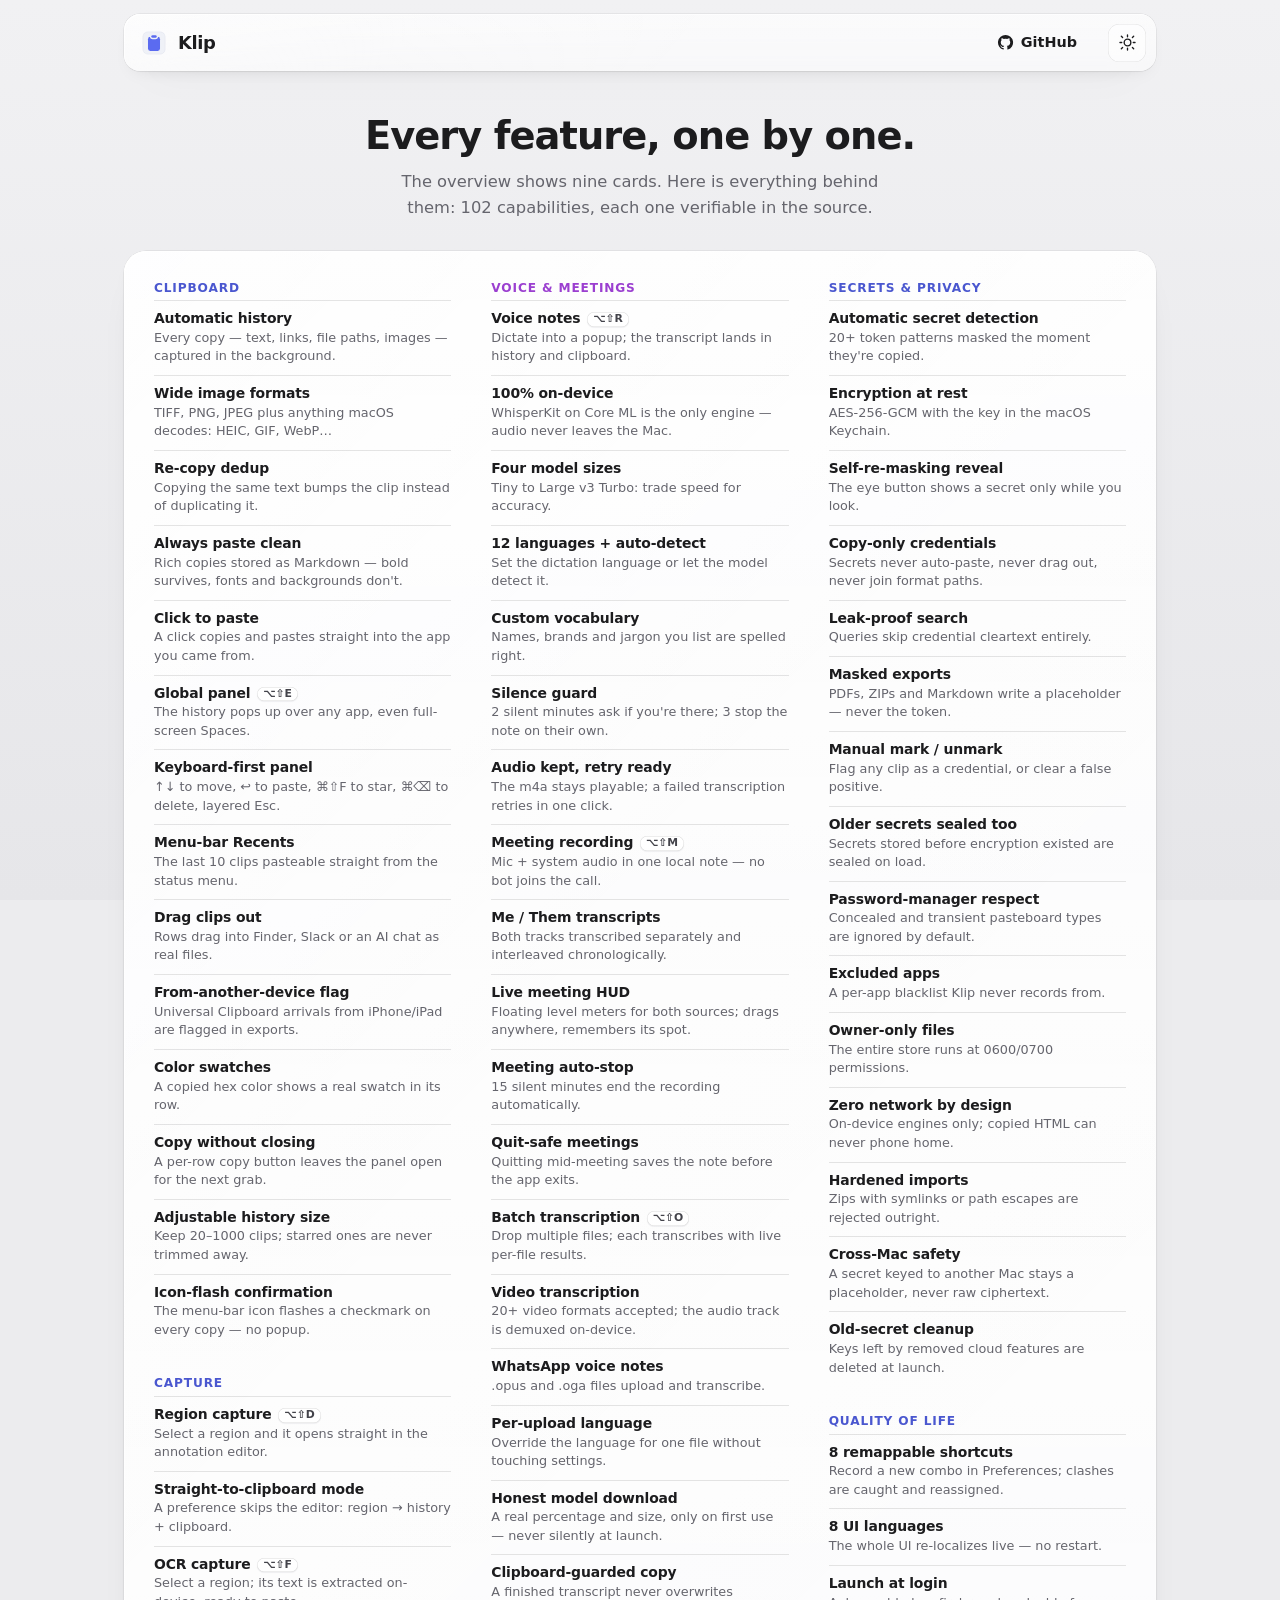
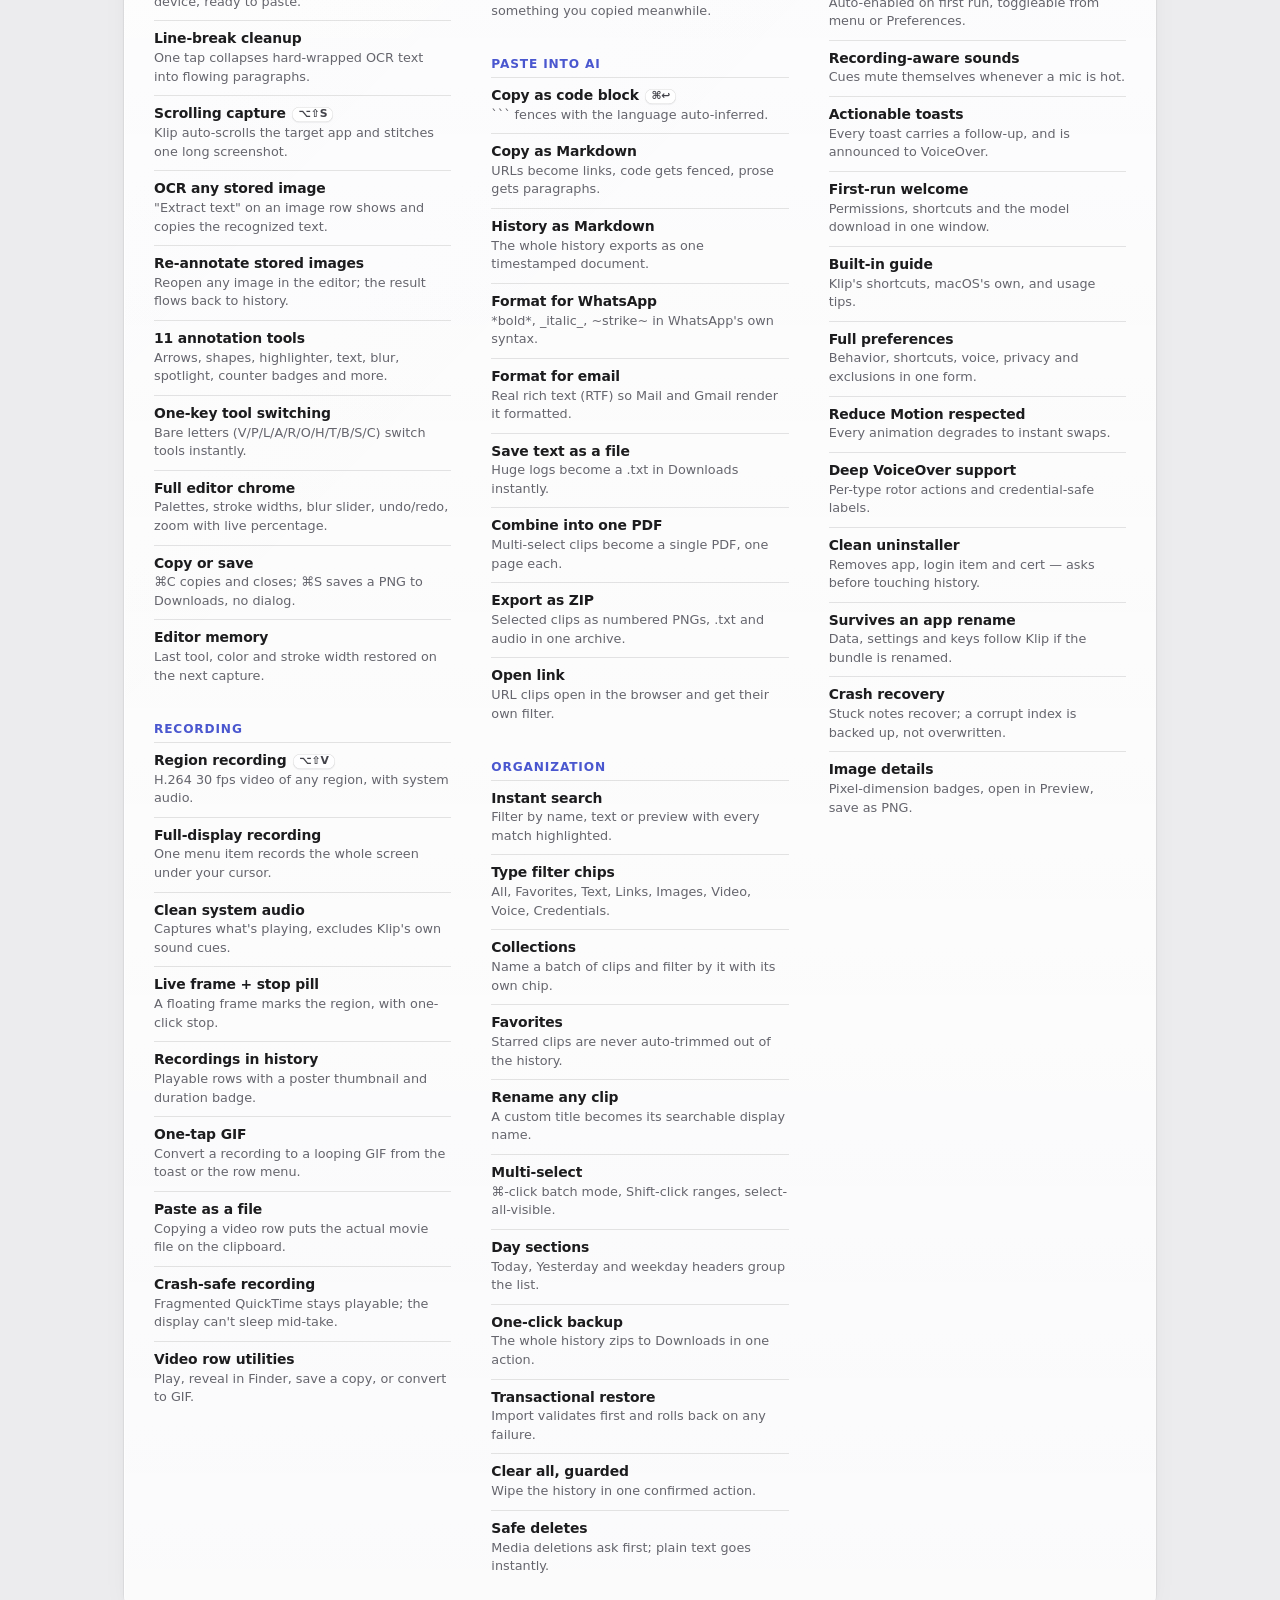
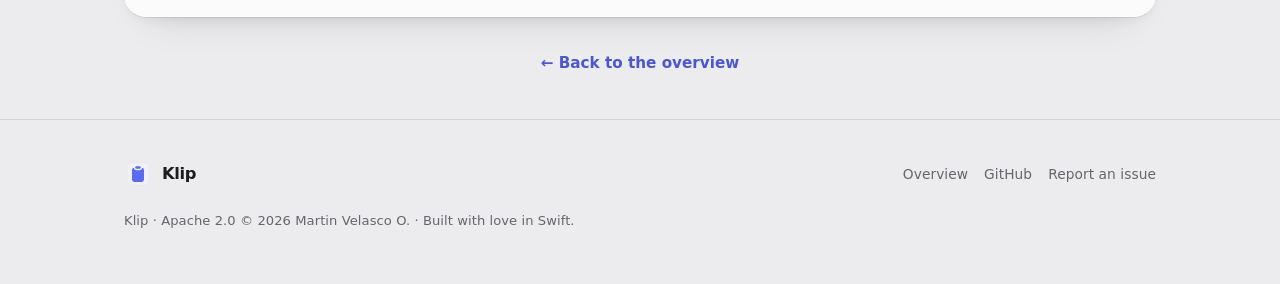
==== commit 91d5edab: "ux(landing): redraw the icons against a blind test, and title every card by its benefit The nine pic" ====
--- a/docs/features.html
+++ b/docs/features.html
@@ -50,7 +50,7 @@
 <main>
   <header class="page-head wrap">
     <h1>Every feature, one by one.</h1>
-    <p>The nine cards are the shape. These are the 102 capabilities behind them — every line verifiable in the source.</p>
+    <p>The overview shows nine cards. Here is everything behind them: 102 capabilities, each one verifiable in the source.</p>
   </header>
 
   <div class="wrap">
@@ -176,7 +176,7 @@
               <li><b>Leak-proof search</b><span>Queries skip credential cleartext entirely.</span></li>
               <li><b>Masked exports</b><span>PDFs, ZIPs and Markdown write a placeholder — never the token.</span></li>
               <li><b>Manual mark / unmark</b><span>Flag any clip as a credential, or clear a false positive.</span></li>
-              <li><b>Legacy secret promotion</b><span>Old plaintext secrets are sealed automatically on load.</span></li>
+              <li><b>Older secrets sealed too</b><span>Secrets stored before encryption existed are sealed on load.</span></li>
               <li><b>Password-manager respect</b><span>Concealed and transient pasteboard types are ignored by default.</span></li>
               <li><b>Excluded apps</b><span>A per-app blacklist Klip never records from.</span></li>
               <li><b>Owner-only files</b><span>The entire store runs at 0600/0700 permissions.</span></li>
@@ -190,7 +190,7 @@
           <div class="ix-group">
             <h2>Quality of life</h2>
             <ul role="list">
-              <li><b>8 remappable shortcuts</b><span>Recorder fields, suggestions, collision detection and recovery.</span></li>
+              <li><b>8 remappable shortcuts</b><span>Record a new combo in Preferences; clashes are caught and reassigned.</span></li>
               <li><b>8 UI languages</b><span>The whole UI re-localizes live — no restart.</span></li>
               <li><b>Launch at login</b><span>Auto-enabled on first run, toggleable from menu or Preferences.</span></li>
               <li><b>Recording-aware sounds</b><span>Cues mute themselves whenever a mic is hot.</span></li>
@@ -201,7 +201,7 @@
               <li><b>Reduce Motion respected</b><span>Every animation degrades to instant swaps.</span></li>
               <li><b>Deep VoiceOver support</b><span>Per-type rotor actions and credential-safe labels.</span></li>
               <li><b>Clean uninstaller</b><span>Removes app, login item and cert — asks before touching history.</span></li>
-              <li><b>Identity migrations</b><span>Data, settings and keys follow the app across renames.</span></li>
+              <li><b>Survives an app rename</b><span>Data, settings and keys follow Klip if the bundle is renamed.</span></li>
               <li><b>Crash recovery</b><span>Stuck notes recover; a corrupt index is backed up, not overwritten.</span></li>
               <li><b>Image details</b><span>Pixel-dimension badges, open in Preview, save as PNG.</span></li>
             </ul>
--- a/docs/style.css
+++ b/docs/style.css
@@ -360,9 +360,12 @@
 .feat:hover{ transform:translateY(-4px) }
 .feat .picto{ margin-bottom:14px; color:var(--ink) }
 .feat .picto svg{ width:104px; height:80px; display:block }
-.feat .picto .n{ stroke:currentColor; opacity:.52 }      /* neutral tone: the canvas.
-   .52, not .45: at .45 the composited stroke is 2.84:1 on the light card, under the
-   3:1 floor for non-text graphics (WCAG 1.4.11). .52 = 3.46 light / 4.43 dark. */
+.feat .picto .n{ stroke:currentColor; stroke-width:3.6; opacity:.56 }
+   /* neutral tone: the stage, not the actor. 3.6 against the accent's 4.5 so the eye
+      lands on the accent first; opacity .52 → .56 pays back the contrast the thinner
+      stroke costs. Measured off the rendered card: 3.87:1 light / 5.08:1 dark, both
+      clear of the 3:1 floor for non-text graphics (WCAG 1.4.11), and on light the
+      neutral now sits *under* the accent's 4.22:1 — hierarchy, not just taste. */
 .feat .picto .a{ stroke:var(--accent) }                  /* brand tone: the action */
 .feat .picto .af{ fill:var(--accent); stroke:none }
 .feat .picto.voice .a{ stroke:var(--voice) }             /* purple = voice only */
